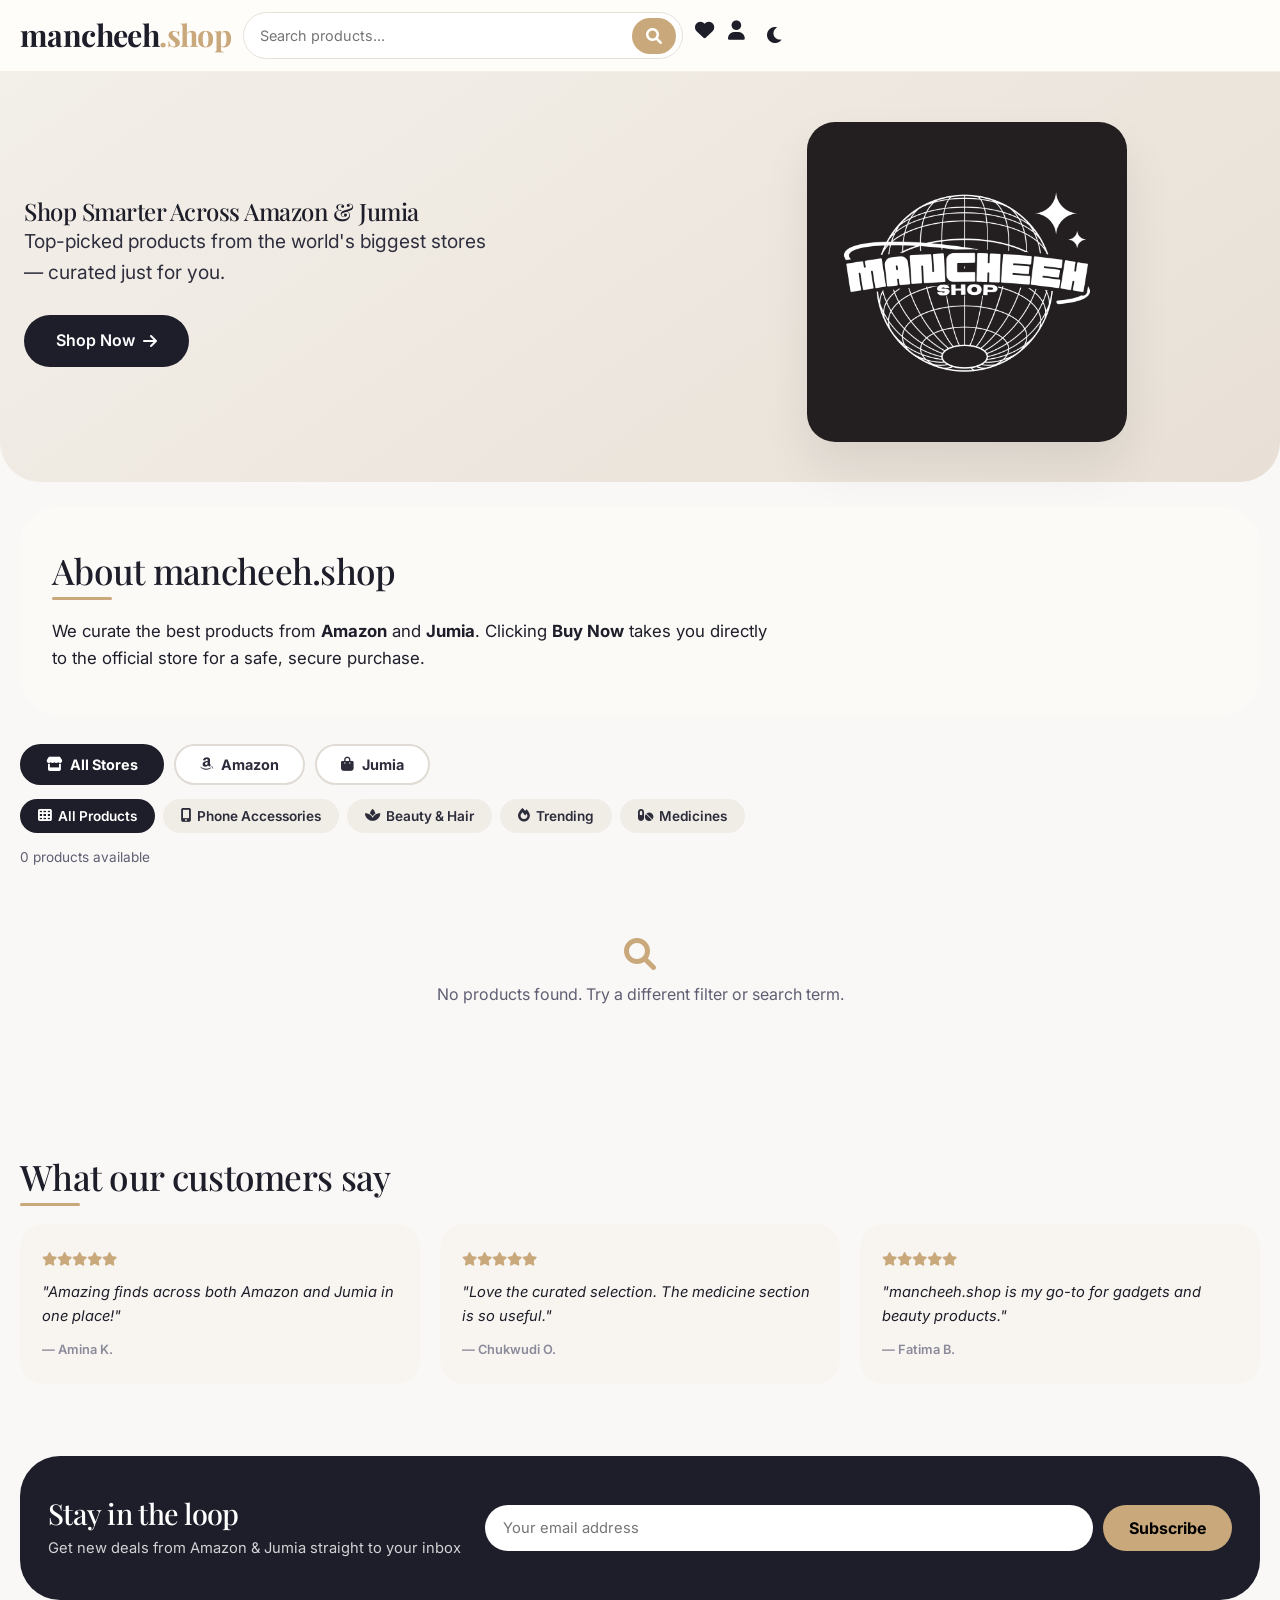
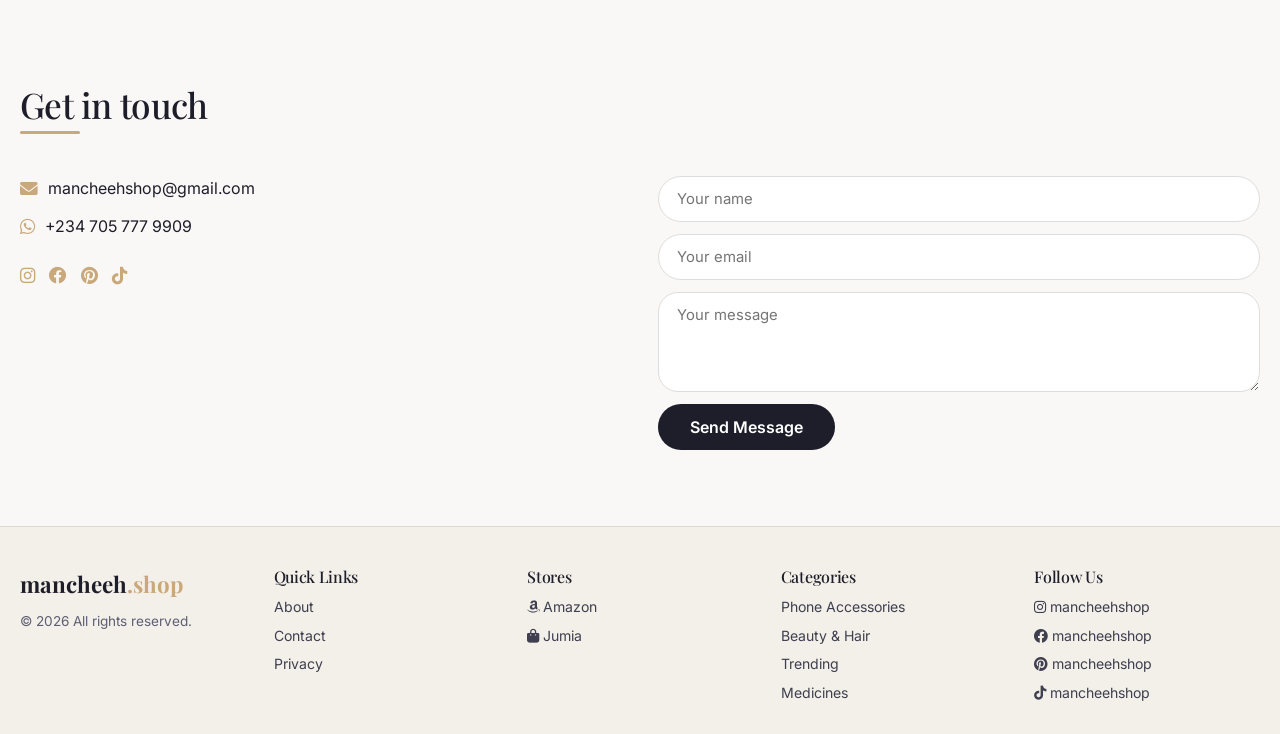
==== index.html @ fd180743 "Enhance SEO and add testimonials section Updated SEO metadata, improved accessibility, and added tes" ====
<!DOCTYPE html>
<html lang="en">
<head>
  <meta charset="UTF-8" />
  <meta name="viewport" content="width=device-width, initial-scale=1.0"/>

  <!-- ===== PRIMARY SEO ===== -->
  <title>Mancheeh Shop | Global Online Shopping</title>
  <meta name="description" content="Shop products from around the world at Mancheeh Shop. Discover quality products, great deals, and convenient online shopping." />
  <meta name="robots" content="index, follow" />
  <link rel="canonical" href="https://mancheehshop.vercel.app/" />

  <!-- ===== FAVICON =====
       Uses your existing logo. If image/logo.png isn't uploaded to your
       repo, browsers will just show a blank/default icon — harmless, but
       upload that file if you want a real favicon. -->
  <link rel="icon" type="image/png" href="image/logo.png" />
  <link rel="apple-touch-icon" href="image/logo.png" />

  <!-- ===== OPEN GRAPH (Facebook, WhatsApp, LinkedIn, etc.) ===== -->
  <meta property="og:site_name" content="Mancheeh Shop" />
  <meta property="og:title" content="Mancheeh Shop | Global Online Shopping" />
  <meta property="og:description" content="Shop products from around the world at Mancheeh Shop. Discover quality products, great deals, and convenient online shopping." />
  <meta property="og:url" content="https://mancheehshop.vercel.app/" />
  <meta property="og:type" content="website" />
  <meta property="og:image" content="https://mancheehshop.vercel.app/image/logo.png" />

  <!-- ===== TWITTER / X ===== -->
  <meta name="twitter:card" content="summary_large_image" />
  <meta name="twitter:title" content="Mancheeh Shop | Global Online Shopping" />
  <meta name="twitter:description" content="Shop products from around the world at Mancheeh Shop. Discover quality products, great deals, and convenient online shopping." />
  <meta name="twitter:image" content="https://mancheehshop.vercel.app/image/logo.png" />

  <!-- ===== STRUCTURED DATA (tells Google the site name / brand) ===== -->
  <script type="application/ld+json">
  {
    "@context": "https://schema.org",
    "@type": "WebSite",
    "name": "Mancheeh Shop",
    "url": "https://mancheehshop.vercel.app/"
  }
  </script>
  <script type="application/ld+json">
  {
    "@context": "https://schema.org",
    "@type": "Organization",
    "name": "Mancheeh Shop",
    "url": "https://mancheehshop.vercel.app/",
    "logo": "https://mancheehshop.vercel.app/image/logo.png",
    "email": "mancheehshop@gmail.com",
    "sameAs": [
      "https://instagram.com/mancheehshop",
      "https://facebook.com/mancheehshop",
      "https://pinterest.com/mancheehshop",
      "https://tiktok.com/mancheehshop"
    ]
  }
  </script>

  <link rel="stylesheet" href="https://cdnjs.cloudflare.com/ajax/libs/font-awesome/6.0.0-beta3/css/all.min.css"/>
  <link rel="preconnect" href="https://fonts.googleapis.com" />
  <link rel="preconnect" href="https://fonts.gstatic.com" crossorigin />
  <link href="https://fonts.googleapis.com/css2?family=Inter:opsz,wght@14..32,300;14..32,400;14..32,600;14..32,700&family=Playfair+Display:ital,wght@0,500;0,700;1,500&display=swap" rel="stylesheet" />
  <link rel="stylesheet" href="style.css" />
  <script>
    // Apply saved theme before paint, so there's no light-mode flash
    (function () {
      const saved = localStorage.getItem('mancheeh-theme');
      const prefersDark = window.matchMedia && window.matchMedia('(prefers-color-scheme: dark)').matches;
      if (saved === 'dark' || (!saved && prefersDark)) document.documentElement.setAttribute('data-theme', 'dark');
    })();
  </script>
</head>
<body>

  <!-- ===== NAVBAR ===== -->
  <nav class="navbar">
    <div class="container nav-wrapper">
      <h1 class="logo">mancheeh<span>.shop</span></h1>
      <div class="search-wrapper">
        <div class="nav-search">
          <input type="text" id="searchInput" placeholder="Search products..." autocomplete="off" />
          <button id="searchBtn" aria-label="Search"><i class="fas fa-search"></i></button>
        </div>
        <div class="suggestions-box" id="suggestionsBox"></div>
      </div>
      <div class="nav-icons">
        <i class="fas fa-heart" aria-label="Wishlist"></i>
        <i class="fas fa-user" aria-label="Account"></i>
        <button class="theme-toggle" id="themeToggle" aria-label="Toggle dark mode"><i class="fas fa-moon"></i></button>
      </div>
    </div>
  </nav>

  <main>

    <!-- ===== HERO ===== -->
    <section class="hero">
      <div class="hero-content">
        <div class="hero-text">
          <h2>Shop Smarter Across Amazon &amp; Jumia</h2>
          <p>Top-picked products from the world's biggest stores — curated just for you.</p>
          <a href="#products" class="btn-primary">
            Shop Now <i class="fas fa-arrow-right"></i>
          </a>
        </div>
        <div class="hero-img">
          <img src="image/logo.png" alt="Mancheeh Shop" fetchpriority="high" />
        </div>
      </div>
    </section>

    <div class="container">

      <!-- ===== ABOUT ===== -->
      <section class="about-section">
        <h2 class="section-title">About mancheeh.shop</h2>
        <p>
          We curate the best products from <strong>Amazon</strong> and <strong>Jumia</strong>.
          Clicking <strong>Buy Now</strong> takes you directly to the official store for a safe, secure purchase.
        </p>
      </section>

      <!-- ===== STORE + CATEGORY FILTERS ===== -->
      <div id="products">

        <!-- Store tabs -->
        <div class="store-tabs">
          <button class="store-btn active" data-store="all">
            <i class="fas fa-store"></i> All Stores
          </button>
          <button class="store-btn amazon" data-store="amazon">
            <i class="fab fa-amazon"></i> Amazon
          </button>
          <button class="store-btn jumia" data-store="jumia">
            <i class="fas fa-shopping-bag"></i> Jumia
          </button>
        </div>

        <!-- Category tabs -->
        <div class="filter-tabs">
          <button class="filter-btn active" data-filter="all">
            <i class="fas fa-th"></i> All Products
          </button>
          <button class="filter-btn" data-filter="phone">
            <i class="fas fa-mobile-alt"></i> Phone Accessories
          </button>
          <button class="filter-btn" data-filter="beauty">
            <i class="fas fa-spa"></i> Beauty &amp; Hair
          </button>
          <button class="filter-btn" data-filter="trending">
            <i class="fas fa-fire"></i> Trending
          </button>
          <button class="filter-btn" data-filter="medicine">
            <i class="fas fa-pills"></i> Medicines
          </button>
        </div>

        <!-- Results info -->
        <div class="results-bar" id="resultsBar"></div>

        <!-- Product grid -->
        <div class="product-grid" id="productGrid"></div>
      </div>

      <!-- ===== TESTIMONIALS ===== -->
      <section class="testimonials">
        <h2 class="section-title">What our customers say</h2>
        <div class="testimonial-grid">
          <div class="testimonial-card">
            <i class="fas fa-star"></i><i class="fas fa-star"></i><i class="fas fa-star"></i><i class="fas fa-star"></i><i class="fas fa-star"></i>
            <p>"Amazing finds across both Amazon and Jumia in one place!"</p>
            <span class="t-author">— Amina K.</span>
          </div>
          <div class="testimonial-card">
            <i class="fas fa-star"></i><i class="fas fa-star"></i><i class="fas fa-star"></i><i class="fas fa-star"></i><i class="fas fa-star"></i>
            <p>"Love the curated selection. The medicine section is so useful."</p>
            <span class="t-author">— Chukwudi O.</span>
          </div>
          <div class="testimonial-card">
            <i class="fas fa-star"></i><i class="fas fa-star"></i><i class="fas fa-star"></i><i class="fas fa-star"></i><i class="fas fa-star"></i>
            <p>"mancheeh.shop is my go-to for gadgets and beauty products."</p>
            <span class="t-author">— Fatima B.</span>
          </div>
        </div>
      </section>

      <!-- ===== NEWSLETTER ===== -->
      <section class="newsletter">
        <div class="newsletter-box">
          <div class="newsletter-text">
            <h3>Stay in the loop</h3>
            <p>Get new deals from Amazon &amp; Jumia straight to your inbox</p>
          </div>
          <div class="newsletter-form">
            <input type="email" placeholder="Your email address" />
            <button type="button">Subscribe</button>
          </div>
        </div>
      </section>

      <!-- ===== CONTACT ===== -->
      <section class="contact-section">
        <h2 class="section-title">Get in touch</h2>
        <div class="contact-grid">
          <div class="contact-info">
            <p><i class="fas fa-envelope"></i>
              <a href="mailto:mancheehshop@gmail.com">mancheehshop@gmail.com</a>
            </p>
            <p><i class="fab fa-whatsapp"></i>
              <a href="https://wa.me/2347057779909" target="_blank" rel="noopener">+234 705 777 9909</a>
            </p>
            <div class="social-icons">
              <a href="https://instagram.com/mancheehshop" target="_blank" rel="noopener" aria-label="Instagram"><i class="fab fa-instagram"></i></a>
              <a href="https://facebook.com/mancheehshop" target="_blank" rel="noopener" aria-label="Facebook"><i class="fab fa-facebook"></i></a>
              <a href="https://pinterest.com/mancheehshop" target="_blank" rel="noopener" aria-label="Pinterest"><i class="fab fa-pinterest"></i></a>
              <a href="https://tiktok.com/mancheehshop" target="_blank" rel="noopener" aria-label="TikTok"><i class="fab fa-tiktok"></i></a>
            </div>
          </div>
          <form class="contact-form" onsubmit="return false;">
            <input type="text" placeholder="Your name" required />
            <input type="email" placeholder="Your email" required />
            <textarea placeholder="Your message" rows="4"></textarea>
            <button type="submit" class="btn-primary" style="align-self:flex-start;">Send Message</button>
          </form>
        </div>
      </section>

    </div>
  </main>

  <!-- ===== FOOTER ===== -->
  <footer class="footer">
    <div class="container footer-grid">
      <div>
        <div class="logo" style="font-size:1.4rem;">mancheeh<span style="color:#c9a87c;">.shop</span></div>
        <p style="margin-top:8px;font-size:0.85rem;color:#5f5f73;">© 2026 All rights reserved.</p>
      </div>
      <div>
        <h4>Quick Links</h4>
        <a href="#">About</a><a href="#">Contact</a><a href="#">Privacy</a>
      </div>
      <div>
        <h4>Stores</h4>
        <a href="#" onclick="filterByStore('amazon')"><i class="fab fa-amazon"></i> Amazon</a>
        <a href="#" onclick="filterByStore('jumia')"><i class="fas fa-shopping-bag"></i> Jumia</a>
      </div>
      <div>
        <h4>Categories</h4>
        <a href="#">Phone Accessories</a>
        <a href="#">Beauty &amp; Hair</a>
        <a href="#">Trending</a>
        <a href="#">Medicines</a>
      </div>
      <div>
        <h4>Follow Us</h4>
        <a href="https://instagram.com/mancheehshop" target="_blank" rel="noopener"><i class="fab fa-instagram"></i> mancheehshop</a>
        <a href="https://facebook.com/mancheehshop" target="_blank" rel="noopener"><i class="fab fa-facebook"></i> mancheehshop</a>
        <a href="https://pinterest.com/mancheehshop" target="_blank" rel="noopener"><i class="fab fa-pinterest"></i> mancheehshop</a>
        <a href="https://tiktok.com/mancheehshop" target="_blank" rel="noopener"><i class="fab fa-tiktok"></i> mancheehshop</a>
      </div>
    </div>
  </footer>

  <!-- back to top -->
  <button class="back-top" id="backTop" aria-label="Back to top"><i class="fas fa-arrow-up"></i></button>

  <!-- ===== MODAL ===== -->
  <div class="modal-overlay" id="modalOverlay" role="dialog" aria-modal="true">
    <div class="modal-box">
      <button class="modal-close" id="modalClose" aria-label="Close"><i class="fas fa-times"></i></button>
      <div class="modal-store-badge" id="modalStoreBadge"></div>
      <div class="modal-img">
        <img id="modalImg" src="" alt="Product" />
        <button type="button" class="modal-nav-btn modal-nav-prev" id="modalPrevBtn" aria-label="Previous photo"><i class="fas fa-chevron-left"></i></button>
        <button type="button" class="modal-nav-btn modal-nav-next" id="modalNextBtn" aria-label="Next photo"><i class="fas fa-chevron-right"></i></button>
      </div>
      <h2 class="modal-title" id="modalTitle"></h2>
      <p class="modal-desc" id="modalDesc"></p>
      <ul class="modal-features" id="modalFeatures"></ul>
      <div class="modal-footer">
        <span class="modal-price" id="modalPrice"></span>
        <a href="#" class="modal-buy-btn" id="modalBuyBtn" target="_blank" rel="noopener noreferrer">
          Buy Now <i class="fas fa-external-link-alt" style="font-size:0.8rem;margin-left:6px;"></i>
        </a>
      </div>
    </div>
  </div>

  <!-- Supabase (products now live in a database; products.js is only used as
       an instant-load placeholder / offline fallback if Supabase isn't configured) -->
  <script src="https://cdn.jsdelivr.net/npm/@supabase/supabase-js@2"></script>
  <script src="supabase-config.js"></script>
  <script src="products-service.js"></script>
  <script src="products.js"></script>
  <script src="main.js"></script>
</body>
</html>
---- style.css ----
/* =====================================================
   mancheeh.shop — style.css  (fully responsive)
   ===================================================== */

/* ---------- reset ---------- */
*, *::before, *::after { margin:0; padding:0; box-sizing:border-box; }
html { font-size:16px; scroll-behavior:smooth; -webkit-text-size-adjust:100%; }
body { font-family:'Inter',sans-serif; background:#faf8f6; color:#1e1e2a; line-height:1.6; overflow-x:hidden; transition:background .25s, color .25s; }
a { text-decoration:none; color:inherit; }
img { max-width:100%; display:block; height:auto; }
input,button,textarea { font-family:inherit; font-size:inherit; }

/* ---------- theme toggle button ---------- */
.theme-toggle { background:transparent; border:none; color:inherit; font-size:1.15rem; cursor:pointer; width:32px; height:32px; border-radius:50%; display:inline-flex; align-items:center; justify-content:center; transition:.2s; }
.theme-toggle:hover { background:rgba(201,168,124,.2); color:#c9a87c; }

/* ---------- container ---------- */
.container { max-width:1280px; margin:0 auto; padding:0 20px; }

/* ---------- typography ---------- */
h1,h2,h3,h4 { font-family:'Playfair Display',serif; font-weight:500; letter-spacing:-0.02em; line-height:1.2; }
.section-title { font-size:clamp(1.5rem,4vw,2.2rem); margin-bottom:1.6rem; position:relative; display:inline-block; }
.section-title::after { content:''; position:absolute; left:0; bottom:-8px; width:60px; height:3px; background:#c9a87c; border-radius:4px; }

/* ---------- buttons ---------- */
.btn-primary { background:#1e1e2a; color:#fff; padding:13px 32px; border-radius:40px; font-weight:600; font-size:1rem; border:none; display:inline-flex; align-items:center; gap:8px; transition:.25s; cursor:pointer; white-space:nowrap; }
.btn-primary:hover { background:#c9a87c; color:#1e1e2a; transform:scale(1.02); box-shadow:0 12px 28px rgba(201,168,124,.25); }

/* ---------- NAVBAR ---------- */
.navbar { position:sticky; top:0; z-index:1000; background:rgba(255,253,250,.93); backdrop-filter:blur(14px); -webkit-backdrop-filter:blur(14px); border-bottom:1px solid rgba(201,168,124,.15); padding:12px 0; }
.nav-wrapper { display:flex; align-items:center; gap:12px; }
.logo { font-family:'Playfair Display',serif; font-size:clamp(1.25rem,4vw,1.9rem); font-weight:700; white-space:nowrap; flex-shrink:0; }
.logo span { color:#c9a87c; }

/* search */
.search-wrapper { flex:1 1 0; min-width:0; position:relative; max-width:440px; }
.nav-search { display:flex; align-items:center; background:#fff; border-radius:60px; padding:4px 6px 4px 16px; border:1px solid #e6e0d8; transition:.2s; }
.nav-search:focus-within { border-color:#c9a87c; box-shadow:0 0 0 3px rgba(201,168,124,.18); }
.nav-search input { border:none; background:transparent; padding:10px 0; width:100%; min-width:0; outline:none; font-size:.9rem; }
.nav-search button { background:#c9a87c; border:none; border-radius:60px; padding:8px 14px; color:#fff; cursor:pointer; flex-shrink:0; transition:background .2s; }
.nav-search button:hover { background:#1e1e2a; }

/* suggestions */
.suggestions-box { position:absolute; top:calc(100% + 8px); left:0; right:0; background:#fff; border-radius:20px; box-shadow:0 20px 40px rgba(0,0,0,.1); border:1px solid #f1ede7; max-height:320px; overflow-y:auto; display:none; z-index:1100; }
.suggestions-box.active { display:block; }
.suggestion-item { padding:10px 16px; display:flex; align-items:center; gap:12px; cursor:pointer; transition:background .15s; border-bottom:1px solid #f5f2ed; }
.suggestion-item:last-child { border-bottom:none; }
.suggestion-item:hover { background:#f8f5f0; }
.suggestion-item img { width:36px; height:36px; border-radius:10px; object-fit:cover; flex-shrink:0; }
.suggestion-info { flex:1; min-width:0; }
.suggestion-name { font-weight:600; font-size:.9rem; white-space:nowrap; overflow:hidden; text-overflow:ellipsis; }
.suggestion-category { font-size:.72rem; color:#8a8a9a; text-transform:uppercase; letter-spacing:.5px; }
.suggestion-price { font-weight:700; font-size:.9rem; flex-shrink:0; }
.suggestion-empty { padding:20px; text-align:center; color:#8a8a9a; }
.suggestion-store-badge { font-size:.68rem; font-weight:700; padding:2px 7px; border-radius:20px; margin-left:4px; }
.badge-amazon { background:#FF9900; color:#000; }
.badge-jumia  { background:#F68B1E; color:#fff; }

.nav-icons { display:flex; gap:14px; font-size:1.2rem; flex-shrink:0; }
.nav-icons i { cursor:pointer; transition:color .2s; }
.nav-icons i:hover { color:#c9a87c; }

/* ---------- STORE TABS ---------- */
.store-tabs { display:flex; flex-wrap:wrap; gap:10px; margin:28px 0 14px; }
.store-btn { display:inline-flex; align-items:center; gap:8px; padding:10px 24px; border-radius:40px; font-weight:700; font-size:.9rem; border:2px solid #e0dbd4; background:#fff; color:#2c2c3a; cursor:pointer; transition:.2s; }
.store-btn:hover, .store-btn.active { border-color:#1e1e2a; background:#1e1e2a; color:#fff; }
.store-btn.amazon.active, .store-btn.amazon:hover { background:#FF9900; border-color:#FF9900; color:#000; }
.store-btn.jumia.active,  .store-btn.jumia:hover  { background:#F68B1E; border-color:#F68B1E; color:#fff; }

/* ---------- CATEGORY FILTER TABS ---------- */
.filter-tabs { display:flex; flex-wrap:wrap; gap:8px; margin-bottom:14px; }
.filter-btn { display:inline-flex; align-items:center; gap:6px; background:#f0ece6; border:none; padding:9px 18px; border-radius:40px; font-weight:600; font-size:.85rem; cursor:pointer; color:#2c2c3a; transition:.2s; white-space:nowrap; }
.filter-btn.active, .filter-btn:hover { background:#1e1e2a; color:#fff; }

/* results bar */
.results-bar { font-size:.85rem; color:#5f5f73; margin-bottom:10px; min-height:20px; }

/* ---------- HERO ---------- */
.hero { padding:50px 24px 40px; background:linear-gradient(145deg,#f3efe9 0%,#e8e0d6 100%); border-radius:0 0 40px 40px; margin-bottom:24px; }
.hero-content { display:flex; flex-wrap:wrap; align-items:center; gap:36px; max-width:1240px; margin:0 auto; }
.hero-text { flex:1 1 280px; }
.hero-text h1 { font-size:clamp(1.8rem,5vw,3.2rem); font-weight:700; margin-bottom:16px; }
.hero-text p  { font-size:clamp(.95rem,2.5vw,1.2rem); color:#2e2e3e; margin-bottom:28px; max-width:480px; }
.hero-img { flex:1 1 240px; display:flex; justify-content:center; }
.hero-img img { width:100%; max-width:320px; border-radius:28px; box-shadow:0 24px 48px rgba(0,0,0,.08); }

/* store pill badges on hero */
.hero-stores { display:flex; gap:12px; margin-bottom:20px; flex-wrap:wrap; }
.hero-store-pill { display:inline-flex; align-items:center; gap:6px; padding:6px 16px; border-radius:40px; font-weight:700; font-size:.85rem; }
.pill-amazon { background:#FF9900; color:#000; }
.pill-jumia  { background:#F68B1E; color:#fff; }

/* ---------- PRODUCT GRID ---------- */
.product-grid { display:grid; grid-template-columns:repeat(auto-fit,minmax(220px,1fr)); gap:24px; margin:10px 0 40px; }
.product-card { background:#fff; border-radius:22px; padding:15px 13px 17px; transition:.3s cubic-bezier(.15,.75,.4,1); box-shadow:0 4px 18px rgba(0,0,0,.03); border:1px solid #f1ede7; display:flex; flex-direction:column; height:100%; position:relative; }
.product-card:hover { transform:translateY(-6px); box-shadow:0 18px 36px rgba(0,0,0,.06); border-color:#dccfc0; }

/* store ribbon */
.store-ribbon { position:absolute; top:12px; left:12px; font-size:.68rem; font-weight:700; padding:3px 10px; border-radius:20px; z-index:1; }
.ribbon-amazon { background:#FF9900; color:#000; }
.ribbon-jumia  { background:#F68B1E; color:#fff; }

.product-img { background:#f6f2ec; border-radius:18px; margin-bottom:12px; aspect-ratio:1/1; display:flex; align-items:center; justify-content:center; cursor:pointer; overflow:hidden; margin-top:18px; }
.product-img img { width:100%; height:100%; object-fit:cover; transition:transform .32s; }
.product-card:hover .product-img img { transform:scale(2.01); }
.product-title { font-weight:700; font-size:.98rem; margin-bottom:3px; }
.product-desc  { font-size:.82rem; color:#5f5f73; margin-bottom:6px; display:-webkit-box; -webkit-line-clamp:2; -webkit-box-orient:vertical; overflow:hidden; flex:1; }
.product-price { font-weight:700; font-size:1.1rem; margin:8px 0 12px; }
.buy-btn { background:#1e1e2a; color:#fff; padding:10px 8px; border-radius:60px; text-align:center; font-weight:600; font-size:.88rem; border:none; cursor:pointer; transition:background .2s,color .2s; width:100%; display:block; }
.buy-btn:hover { background:#c9a87c; color:#111; }
.buy-btn.amazon-btn:hover { background:#FF9900; color:#000; }
.buy-btn.jumia-btn:hover  { background:#F68B1E; color:#fff; }

/* ---------- ABOUT ---------- */
.about-section { background:#fcfaf7; border-radius:40px; margin:24px 0; padding:44px 32px; }
.about-section p { max-width:720px; font-size:1.05rem; }

/* store icons row */
.store-logos { display:flex; gap:20px; margin-top:20px; flex-wrap:wrap; }
.store-logo-pill { display:inline-flex; align-items:center; gap:8px; padding:10px 22px; border-radius:40px; font-weight:700; font-size:1rem; }

/* ---------- TESTIMONIALS ---------- */
.testimonials { padding:48px 0 36px; }
.testimonial-grid { display:grid; grid-template-columns:repeat(auto-fit,minmax(180px,1fr)); gap:20px; }
.testimonial-card { background:#f8f5f0; padding:22px; border-radius:24px; }
.testimonial-card i { color:#c9a87c; font-size:.85rem; }
.testimonial-card p { font-style:italic; margin:10px 0 8px; font-size:.92rem; line-height:1.6; }
.t-author { font-size:.8rem; color:#8a8a9a; font-weight:600; }

/* ---------- NEWSLETTER ---------- */
.newsletter { padding:36px 0; }
.newsletter-box { background:#1e1e2a; color:#fff; padding:40px 28px; border-radius:40px; display:flex; flex-wrap:wrap; align-items:center; justify-content:space-between; gap:24px; }
.newsletter-text h3 { font-size:clamp(1.2rem,3vw,1.8rem); margin-bottom:6px; }
.newsletter-text p  { opacity:.8; font-size:.92rem; }
.newsletter-form { display:flex; flex-wrap:wrap; gap:10px; flex:1 1 280px; min-width:0; }
.newsletter-form input  { padding:13px 18px; border-radius:60px; border:none; flex:1 1 160px; min-width:0; font-size:.92rem; outline:none; }
.newsletter-form button { background:#c9a87c; border:none; padding:13px 26px; border-radius:60px; font-weight:700; cursor:pointer; white-space:nowrap; transition:background .2s; }
.newsletter-form button:hover { background:#b8935f; }

/* ---------- CONTACT ---------- */
.contact-section { padding:48px 0 36px; }
.contact-grid { display:grid; grid-template-columns:1fr 1fr; gap:36px; margin-top:24px; }
.contact-info p { margin-bottom:12px; display:flex; align-items:center; gap:10px; }
.contact-info i { color:#c9a87c; font-size:1.1rem; flex-shrink:0; }
.social-icons { margin-top:16px; display:flex; flex-wrap:wrap; gap:14px; }
.social-icons a { font-size:1.5rem; color:#2c2c3a; transition:color .2s; }
.social-icons a:hover { color:#c9a87c; }
.contact-form { display:flex; flex-direction:column; gap:12px; }
.contact-form input, .contact-form textarea { padding:13px 18px; border:1px solid #ddd; border-radius:60px; font-size:.93rem; width:100%; outline:none; transition:border-color .2s; background:#fff; }
.contact-form textarea { border-radius:20px; resize:vertical; min-height:100px; }
.contact-form input:focus, .contact-form textarea:focus { border-color:#c9a87c; box-shadow:0 0 0 3px rgba(201,168,124,.15); }

/* ---------- FOOTER ---------- */
.footer { background:#f3efe9; padding:40px 0 24px; border-top:1px solid #ddd6cc; margin-top:40px; }
.footer-grid { display:grid; grid-template-columns:repeat(auto-fit,minmax(130px,1fr)); gap:28px; }
.footer h4 { margin-bottom:10px; font-size:1rem; }
.footer a  { display:block; margin:6px 0; color:#3f3f4f; font-size:.88rem; transition:color .2s; }
.footer a:hover { color:#c9a87c; }

/* ---------- MODAL ---------- */
.modal-overlay { position:fixed; inset:0; background:rgba(0,0,0,.55); backdrop-filter:blur(6px); -webkit-backdrop-filter:blur(6px); z-index:2000; display:none; align-items:center; justify-content:center; padding:16px; }
.modal-overlay.open { display:flex; }
.modal-box { background:#fff; max-width:640px; width:100%; border-radius:32px; padding:24px 22px 32px; position:relative; max-height:88vh; overflow-y:auto; animation:modalFade .28s ease; }
@keyframes modalFade { from{opacity:0;transform:scale(.95) translateY(16px)} to{opacity:1;transform:scale(1) translateY(0)} }
.modal-close { position:sticky; top:0; float:right; background:#f0ece6; border:none; border-radius:60px; padding:7px 14px; font-size:1.1rem; cursor:pointer; z-index:10; transition:background .2s; }
.modal-close:hover { background:#e0d9d0; }
.modal-store-badge { display:inline-block; margin-bottom:6px; font-size:.8rem; font-weight:700; padding:4px 14px; border-radius:20px; clear:both; }
.modal-img { background:#f6f2ec; border-radius:24px; padding:18px; text-align:center; position:relative; }
.modal-img img { max-height:180px; object-fit:contain; margin:0 auto; }
.modal-nav-btn { position:absolute; top:50%; transform:translateY(-50%); width:34px; height:34px; border-radius:50%; background:rgba(255,255,255,.9); border:none; color:#1e1e2a; cursor:pointer; display:flex; align-items:center; justify-content:center; box-shadow:0 2px 8px rgba(0,0,0,.15); transition:.15s; z-index:2; }
.modal-nav-btn:hover { background:#c9a87c; color:#111; }
.modal-nav-prev { left:8px; }
.modal-nav-next { right:8px; }
.modal-nav-btn.hidden { display:none; }
.modal-title { margin:14px 0 4px; font-size:clamp(1.1rem,3vw,1.5rem); }
.modal-desc { color:#3f3f4f; font-size:.93rem; }
.modal-features { list-style:none; margin:14px 0; }
.modal-features li { padding:4px 0; font-size:.9rem; }
.modal-features i { color:#c9a87c; margin-right:8px; }
.modal-footer { display:flex; justify-content:space-between; align-items:center; margin-top:18px; flex-wrap:wrap; gap:12px; }
.modal-price { font-weight:700; font-size:1.35rem; }
.modal-buy-btn { background:#1e1e2a; color:#fff; padding:12px 28px; border-radius:60px; font-weight:600; font-size:.93rem; border:none; cursor:pointer; transition:.2s; white-space:nowrap; display:inline-flex; align-items:center; }
.modal-buy-btn:hover { background:#c9a87c; color:#111; }
.modal-buy-btn.amazon-modal-btn:hover { background:#FF9900; color:#000; }
.modal-buy-btn.jumia-modal-btn:hover  { background:#F68B1E; color:#fff; }

/* ---------- BACK TO TOP ---------- */
.back-top { position:fixed; bottom:20px; right:20px; background:#1e1e2a; color:#fff; border:none; border-radius:50%; width:44px; height:44px; font-size:1rem; cursor:pointer; box-shadow:0 6px 20px rgba(0,0,0,.14); opacity:0; transform:translateY(10px); transition:opacity .3s,transform .3s; pointer-events:none; display:flex; align-items:center; justify-content:center; z-index:900; }
.back-top.visible { opacity:1; transform:translateY(0); pointer-events:auto; }

/* =====================================================
   RESPONSIVE
   ===================================================== */

/* ── Ultra-wide desktop: cap card width so cards stay a premium, consistent
   size instead of stretching huge — column count still auto-adjusts,
   never a fixed number ── */
@media (min-width:1600px) {
  .product-grid { grid-template-columns:repeat(auto-fit,minmax(240px,280px)); gap:30px; justify-content:center; }
}

@media (max-width:900px) {
  .hero { padding:40px 20px 32px; }
  .contact-grid { gap:24px; }
}

/* ── Tablet: fluid grid with a smaller minimum tile so more, slightly
   narrower cards fit without overcrowding (typically 3–4 columns) ── */
@media (max-width:1024px) {
  .product-grid { grid-template-columns:repeat(auto-fit,minmax(190px,1fr)); gap:20px; }
}

@media (max-width:768px) {
  .hero-content { flex-direction:column-reverse; }
  .hero-img { flex:0 0 auto; margin-bottom:8px; }
  .hero-img img { max-width:160px; }
  .hero-text { flex:1 1 100%; text-align:center; }
  .hero-text p { margin:0 auto 28px; }
  .hero-text .btn-primary { margin:0 auto; }
  .contact-grid { grid-template-columns:1fr; }
  .about-section { padding:32px 20px; border-radius:28px; }
  .newsletter-box { flex-direction:column; align-items:stretch; }
  .newsletter-form { flex-direction:column; }
  .newsletter-form input, .newsletter-form button { width:100%; }
  .modal-box { border-radius:24px; padding:20px 16px 28px; }
  /* smaller tablets: tighten the fluid grid a bit further */
  .product-grid { grid-template-columns:repeat(auto-fit,minmax(170px,1fr)); gap:16px; }
}

/* ── Mobile: exactly 2 columns, always — card width, image, padding, and
   text all scale down to fit cleanly, never dropping to a single column ── */
@media (max-width:600px) {
  .container { padding:0 14px; }
  .nav-wrapper { flex-wrap:wrap; }
  .search-wrapper { order:3; flex:1 1 100%; max-width:100%; }
  .store-tabs { gap:8px; }
  .store-btn { padding:8px 16px; font-size:.82rem; }
  .filter-tabs { gap:6px; }
  .filter-btn { padding:8px 12px; font-size:.78rem; }

  .product-grid { grid-template-columns:repeat(2,1fr); gap:10px; }
  .product-card { padding:10px 8px 12px; border-radius:16px; }
  .product-img { border-radius:12px; margin-top:0; }
  .product-title { font-size:.82rem; line-height:1.3; margin-bottom:2px; }
  .product-desc { font-size:.72rem; -webkit-line-clamp:2; margin-bottom:4px; }
  .product-price { font-size:.92rem; margin:4px 0 8px; }
  .buy-btn { font-size:.74rem; padding:9px 4px; border-radius:40px; }

  .testimonial-grid { grid-template-columns:1fr; }
  .footer-grid { grid-template-columns:1fr 1fr; gap:18px; }
  .back-top { bottom:14px; right:14px; width:40px; height:40px; }
}
@media (max-width:400px) {
  .logo { font-size:1.2rem; }
  .hero { padding:26px 12px 22px; border-radius:0 0 24px 24px; }
  .product-grid { gap:8px; }
  .product-card { padding:8px 6px 10px; }
  .product-title { font-size:.76rem; }
  .product-desc { font-size:.68rem; }
  .product-price { font-size:.86rem; }
  .buy-btn { font-size:.68rem; padding:8px 3px; }
  .newsletter-box { padding:26px 14px; border-radius:24px; }
  .modal-box { padding:14px 11px 22px; border-radius:20px; }
  .modal-price { font-size:1.1rem; }
  .modal-buy-btn { padding:10px 20px; font-size:.85rem; }
}
/* ── Smallest phones (iPhone SE etc.): still exactly 2 columns, just
   tighter — no collapse to a single column ── */
@media (max-width:340px) {
  .product-grid { gap:6px; }
  .product-card { padding:7px 5px 9px; border-radius:13px; }
  .product-title { font-size:.72rem; }
  .product-desc { font-size:.65rem; -webkit-line-clamp:1; }
  .product-price { font-size:.8rem; margin:3px 0 6px; }
  .buy-btn { font-size:.66rem; padding:7px 2px; }
  .store-btn { padding:7px 12px; font-size:.78rem; }
}

/* =====================================================
   DARK MODE
   ===================================================== */
html[data-theme="dark"] body { background:#14141c; color:#f2f0eb; }
html[data-theme="dark"] .navbar { background:rgba(20,20,28,.9); border-bottom-color:rgba(201,168,124,.2); }
html[data-theme="dark"] .nav-search { background:#1e1e29; border-color:#33333f; }
html[data-theme="dark"] .nav-search input { color:#f2f0eb; }
html[data-theme="dark"] .nav-search input::placeholder { color:#8a8a9a; }
html[data-theme="dark"] .suggestions-box { background:#1e1e29; border-color:#33333f; box-shadow:0 20px 40px rgba(0,0,0,.4); }
html[data-theme="dark"] .suggestion-item { border-bottom-color:#2a2a37; }
html[data-theme="dark"] .suggestion-item:hover { background:#262632; }
html[data-theme="dark"] .suggestion-empty { color:#a8a8b8; }
html[data-theme="dark"] .nav-icons i { color:#f2f0eb; }

html[data-theme="dark"] .hero { background:linear-gradient(145deg,#1e1e29 0%,#14141c 100%); }
html[data-theme="dark"] .hero-text p { color:#c9c7d4; }
html[data-theme="dark"] .btn-primary { background:#f2f0eb; color:#14141c; }
html[data-theme="dark"] .btn-primary:hover { background:#d9bd94; color:#14141c; }

html[data-theme="dark"] .about-section { background:#1a1a24; }
html[data-theme="dark"] .results-bar { color:#a8a8b8; }

html[data-theme="dark"] .store-btn { background:#1e1e29; border-color:#33333f; color:#f2f0eb; }
html[data-theme="dark"] .store-btn:hover, html[data-theme="dark"] .store-btn.active { background:#f2f0eb; color:#14141c; border-color:#f2f0eb; }
html[data-theme="dark"] .filter-btn { background:#1e1e29; color:#f2f0eb; }
html[data-theme="dark"] .filter-btn.active, html[data-theme="dark"] .filter-btn:hover { background:#f2f0eb; color:#14141c; }

html[data-theme="dark"] .product-card { background:#1e1e29; border-color:#2a2a37; box-shadow:0 4px 18px rgba(0,0,0,.2); }
html[data-theme="dark"] .product-card:hover { border-color:#3d3d4d; box-shadow:0 18px 36px rgba(0,0,0,.35); }
html[data-theme="dark"] .product-img { background:#262632; }
html[data-theme="dark"] .product-desc { color:#a8a8b8; }
html[data-theme="dark"] .buy-btn { background:#f2f0eb; color:#14141c; }
html[data-theme="dark"] .buy-btn:hover { color:#14141c; }

html[data-theme="dark"] .testimonial-card { background:#1e1e29; }
html[data-theme="dark"] .t-author { color:#a8a8b8; }

html[data-theme="dark"] .newsletter-box { background:#1e1e29; }
html[data-theme="dark"] .newsletter-form input { background:#262632; color:#f2f0eb; }
html[data-theme="dark"] .newsletter-form input::placeholder { color:#8a8a9a; }

html[data-theme="dark"] .contact-info i { color:#d9bd94; }
html[data-theme="dark"] .social-icons a { color:#f2f0eb; }
html[data-theme="dark"] .contact-form input, html[data-theme="dark"] .contact-form textarea { background:#1e1e29; border-color:#33333f; color:#f2f0eb; }
html[data-theme="dark"] .contact-form input::placeholder, html[data-theme="dark"] .contact-form textarea::placeholder { color:#8a8a9a; }

html[data-theme="dark"] .footer { background:#1a1a24; border-top-color:#2a2a37; }
html[data-theme="dark"] .footer a { color:#c9c7d4; }

html[data-theme="dark"] .modal-box { background:#1e1e29; color:#f2f0eb; }
html[data-theme="dark"] .modal-close { background:#262632; color:#f2f0eb; }
html[data-theme="dark"] .modal-img { background:#262632; }
html[data-theme="dark"] .modal-desc { color:#c9c7d4; }
html[data-theme="dark"] .modal-buy-btn { background:#f2f0eb; color:#14141c; }

html[data-theme="dark"] .back-top { background:#f2f0eb; color:#14141c; }
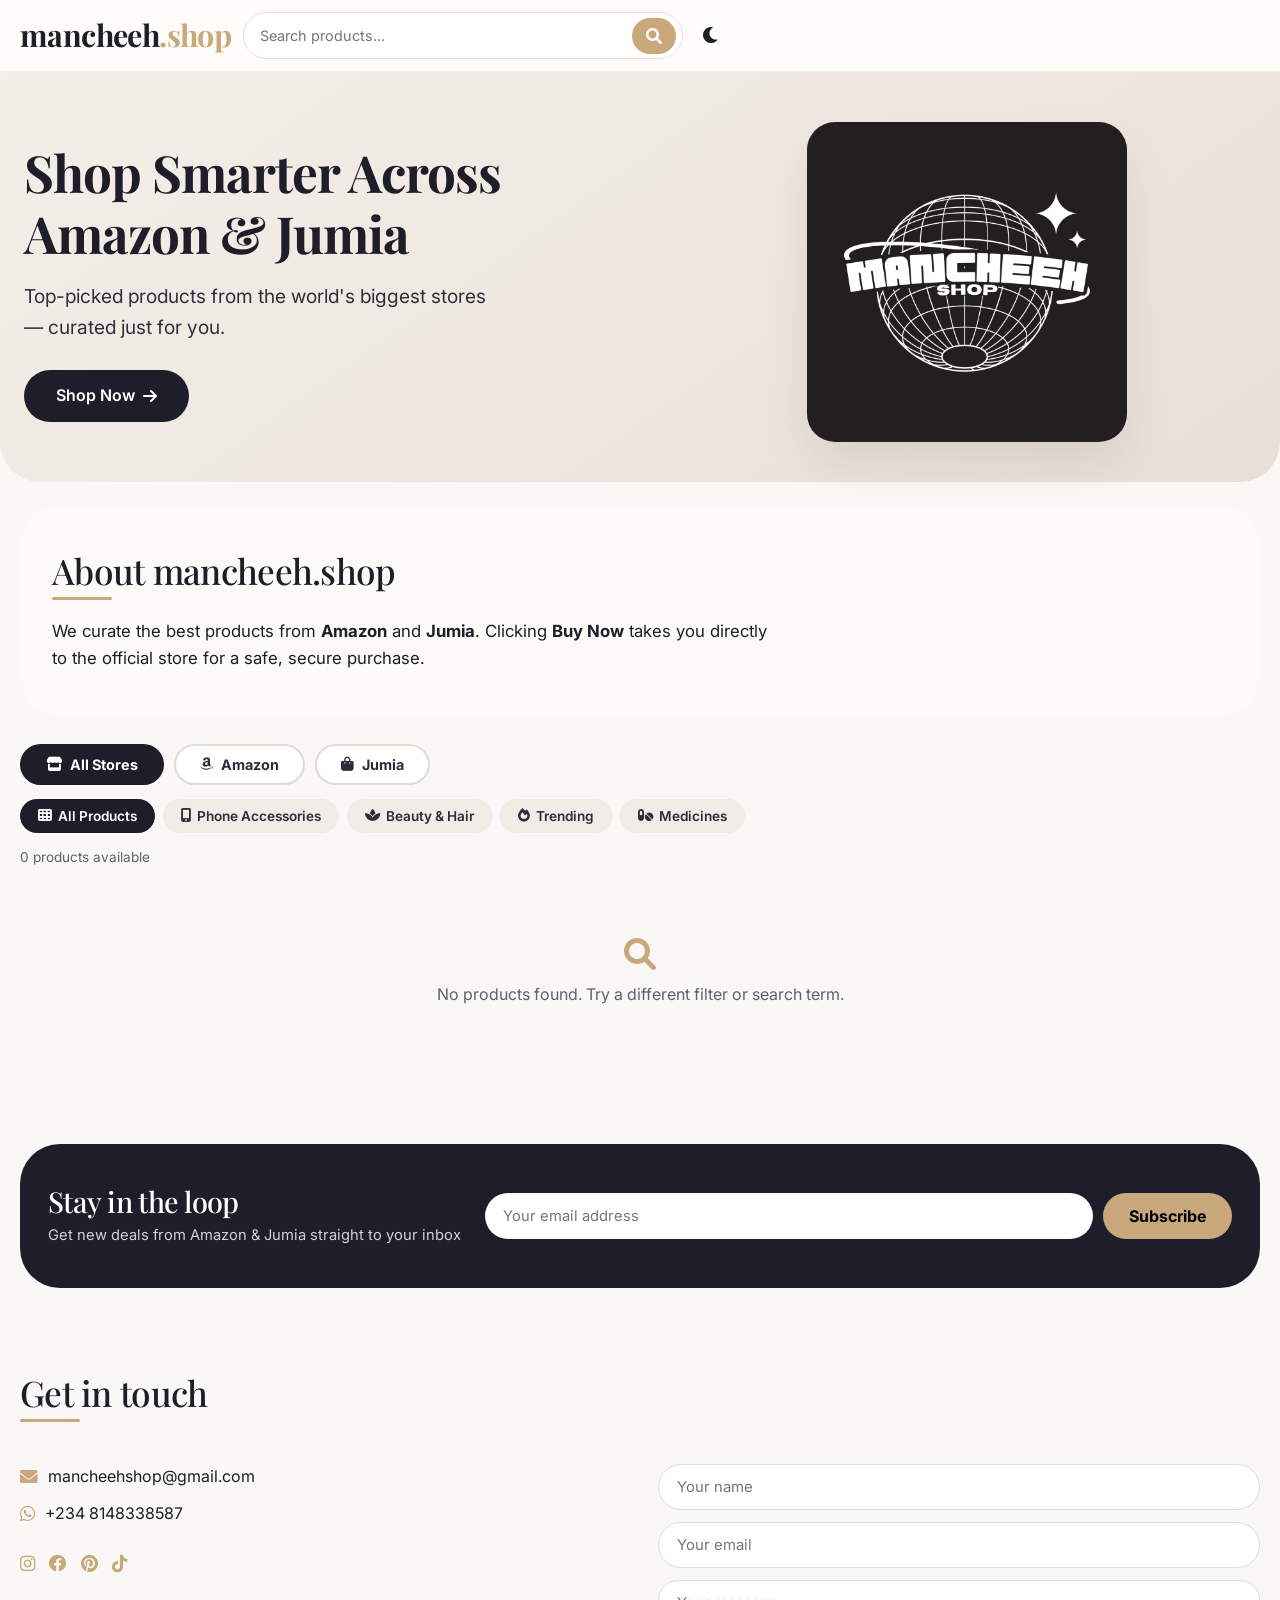
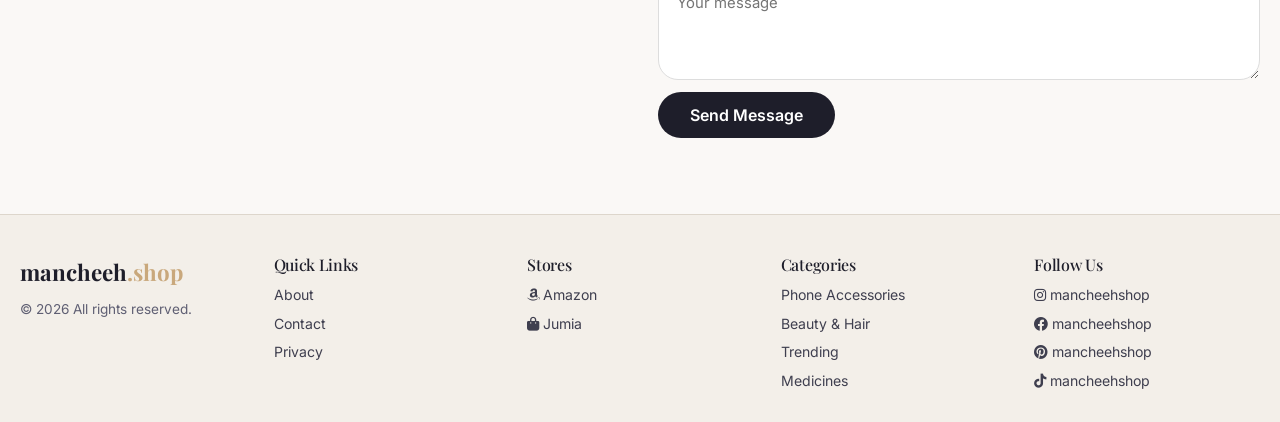
==== commit 9f2685de: "Remove testimonials and update contact information Removed testimonials section and updated WhatsApp" ====
--- a/index.html
+++ b/index.html
@@ -85,8 +85,6 @@
         <div class="suggestions-box" id="suggestionsBox"></div>
       </div>
       <div class="nav-icons">
-        <i class="fas fa-heart" aria-label="Wishlist"></i>
-        <i class="fas fa-user" aria-label="Account"></i>
         <button class="theme-toggle" id="themeToggle" aria-label="Toggle dark mode"><i class="fas fa-moon"></i></button>
       </div>
     </div>
@@ -163,27 +161,7 @@
         <div class="product-grid" id="productGrid"></div>
       </div>
 
-      <!-- ===== TESTIMONIALS ===== -->
-      <section class="testimonials">
-        <h2 class="section-title">What our customers say</h2>
-        <div class="testimonial-grid">
-          <div class="testimonial-card">
-            <i class="fas fa-star"></i><i class="fas fa-star"></i><i class="fas fa-star"></i><i class="fas fa-star"></i><i class="fas fa-star"></i>
-            <p>"Amazing finds across both Amazon and Jumia in one place!"</p>
-            <span class="t-author">— Amina K.</span>
-          </div>
-          <div class="testimonial-card">
-            <i class="fas fa-star"></i><i class="fas fa-star"></i><i class="fas fa-star"></i><i class="fas fa-star"></i><i class="fas fa-star"></i>
-            <p>"Love the curated selection. The medicine section is so useful."</p>
-            <span class="t-author">— Chukwudi O.</span>
-          </div>
-          <div class="testimonial-card">
-            <i class="fas fa-star"></i><i class="fas fa-star"></i><i class="fas fa-star"></i><i class="fas fa-star"></i><i class="fas fa-star"></i>
-            <p>"mancheeh.shop is my go-to for gadgets and beauty products."</p>
-            <span class="t-author">— Fatima B.</span>
-          </div>
-        </div>
-      </section>
+     
 
       <!-- ===== NEWSLETTER ===== -->
       <section class="newsletter">
@@ -208,7 +186,7 @@
               <a href="mailto:mancheehshop@gmail.com">mancheehshop@gmail.com</a>
             </p>
             <p><i class="fab fa-whatsapp"></i>
-              <a href="https://wa.me/2347057779909" target="_blank" rel="noopener">+234 705 777 9909</a>
+              <a href="https://wa.me/2348148338587" target="_blank" rel="noopener">+234 8148338587</a>
             </p>
             <div class="social-icons">
               <a href="https://instagram.com/mancheehshop" target="_blank" rel="noopener" aria-label="Instagram"><i class="fab fa-instagram"></i></a>
--- a/style.css
+++ b/style.css
@@ -79,7 +79,7 @@
 .hero { padding:50px 24px 40px; background:linear-gradient(145deg,#f3efe9 0%,#e8e0d6 100%); border-radius:0 0 40px 40px; margin-bottom:24px; }
 .hero-content { display:flex; flex-wrap:wrap; align-items:center; gap:36px; max-width:1240px; margin:0 auto; }
 .hero-text { flex:1 1 280px; }
-.hero-text h1 { font-size:clamp(1.8rem,5vw,3.2rem); font-weight:700; margin-bottom:16px; }
+.hero-text h2 { font-size:clamp(1.8rem,5vw,3.2rem); font-weight:700; margin-bottom:16px; }
 .hero-text p  { font-size:clamp(.95rem,2.5vw,1.2rem); color:#2e2e3e; margin-bottom:28px; max-width:480px; }
 .hero-img { flex:1 1 240px; display:flex; justify-content:center; }
 .hero-img img { width:100%; max-width:320px; border-radius:28px; box-shadow:0 24px 48px rgba(0,0,0,.08); }
@@ -101,8 +101,8 @@
 .ribbon-jumia  { background:#F68B1E; color:#fff; }
 
 .product-img { background:#f6f2ec; border-radius:18px; margin-bottom:12px; aspect-ratio:1/1; display:flex; align-items:center; justify-content:center; cursor:pointer; overflow:hidden; margin-top:18px; }
-.product-img img { width:100%; height:100%; object-fit:cover; transition:transform .32s; }
-.product-card:hover .product-img img { transform:scale(2.01); }
+.product-img img { width:100%; height:100%; object-fit:cover; transition:transform .25s; }
+.product-card:hover .product-img img { transform:scale(1.06); }
 .product-title { font-weight:700; font-size:.98rem; margin-bottom:3px; }
 .product-desc  { font-size:.82rem; color:#5f5f73; margin-bottom:6px; display:-webkit-box; -webkit-line-clamp:2; -webkit-box-orient:vertical; overflow:hidden; flex:1; }
 .product-price { font-weight:700; font-size:1.1rem; margin:8px 0 12px; }
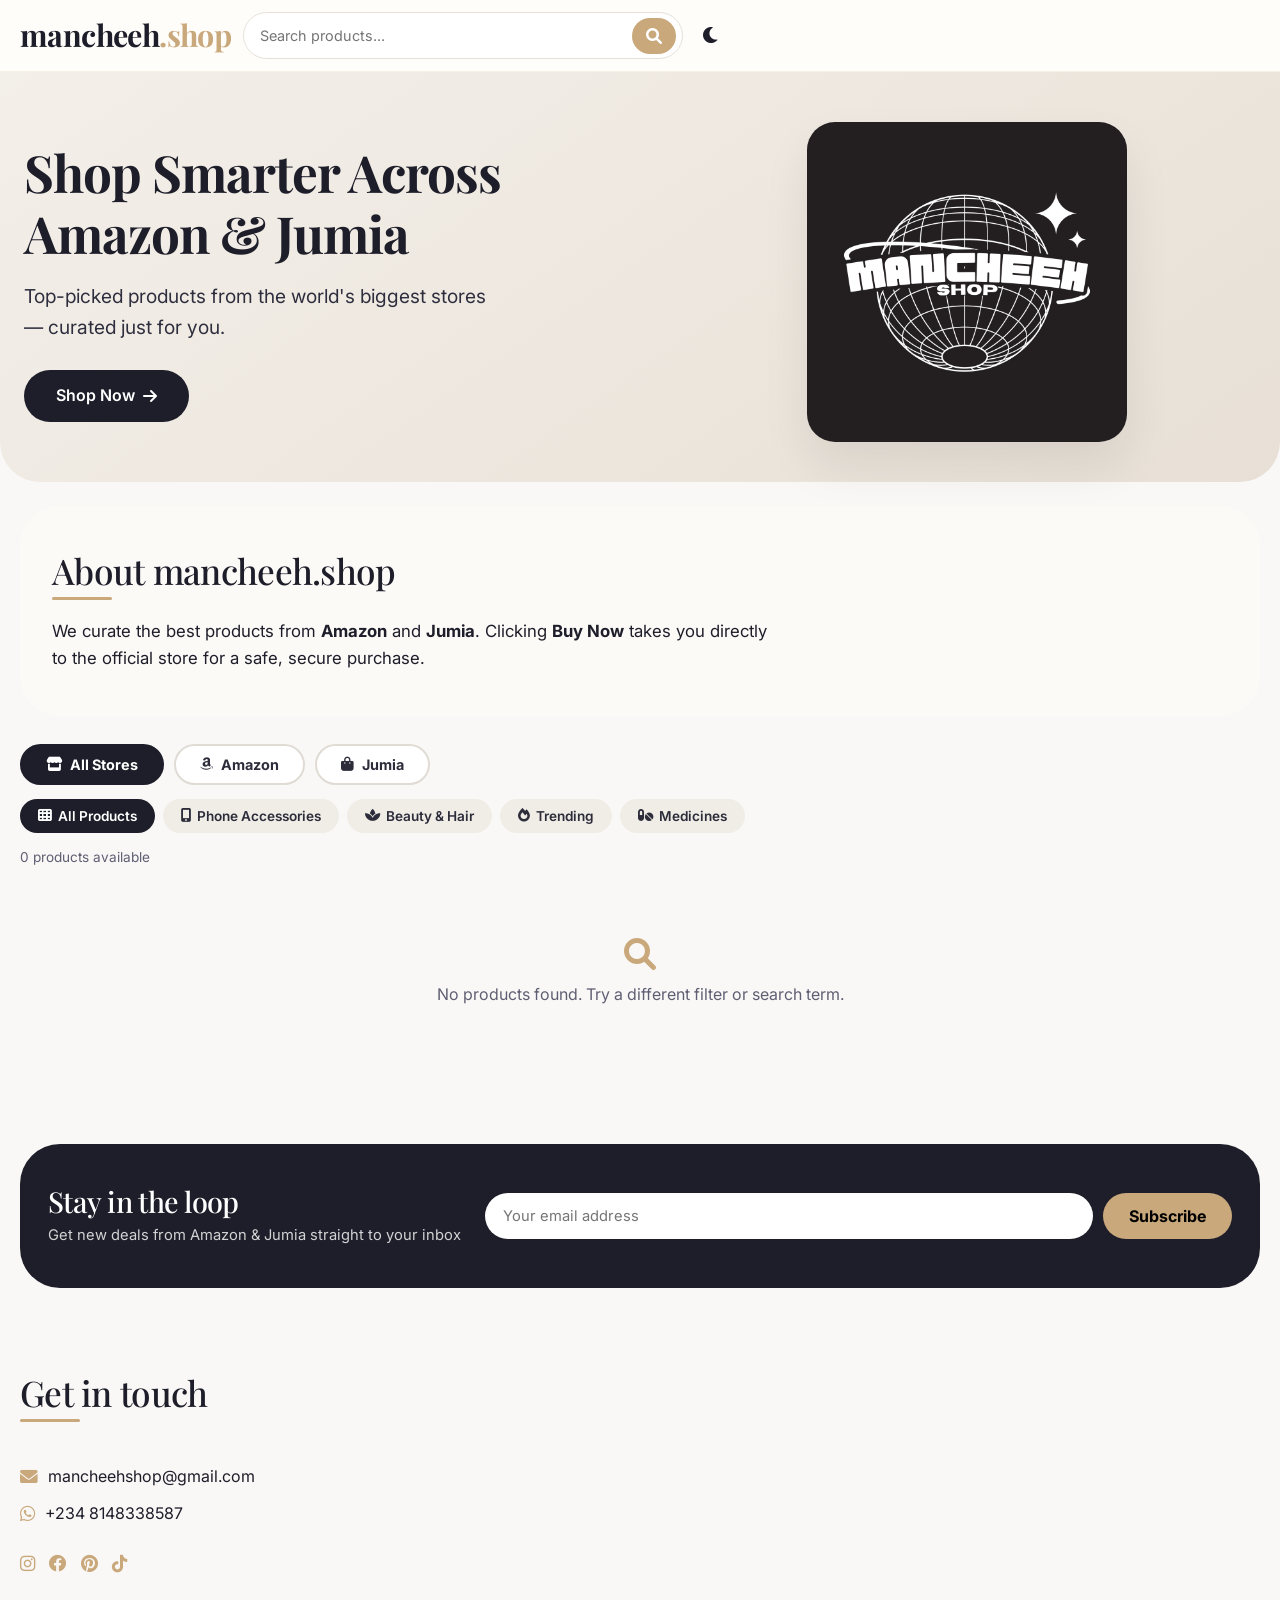
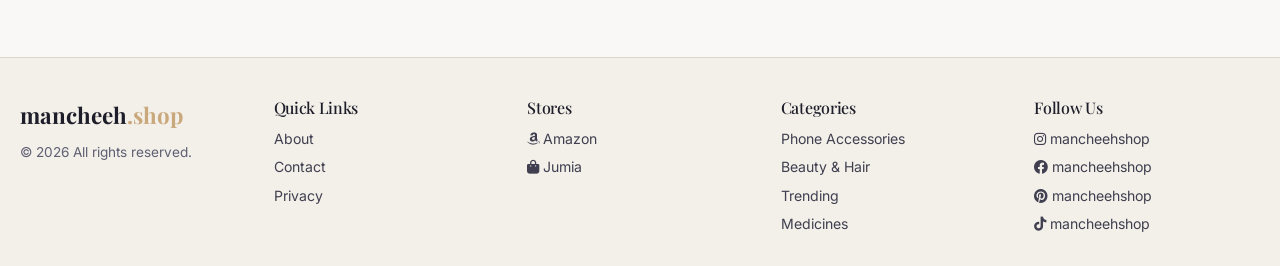
==== commit 3e90dcb7: "Remove contact form from index.html Removed contact form from the index.html file." ====
--- a/index.html
+++ b/index.html
@@ -195,12 +195,7 @@
               <a href="https://tiktok.com/mancheehshop" target="_blank" rel="noopener" aria-label="TikTok"><i class="fab fa-tiktok"></i></a>
             </div>
           </div>
-          <form class="contact-form" onsubmit="return false;">
-            <input type="text" placeholder="Your name" required />
-            <input type="email" placeholder="Your email" required />
-            <textarea placeholder="Your message" rows="4"></textarea>
-            <button type="submit" class="btn-primary" style="align-self:flex-start;">Send Message</button>
-          </form>
+         
         </div>
       </section>
 
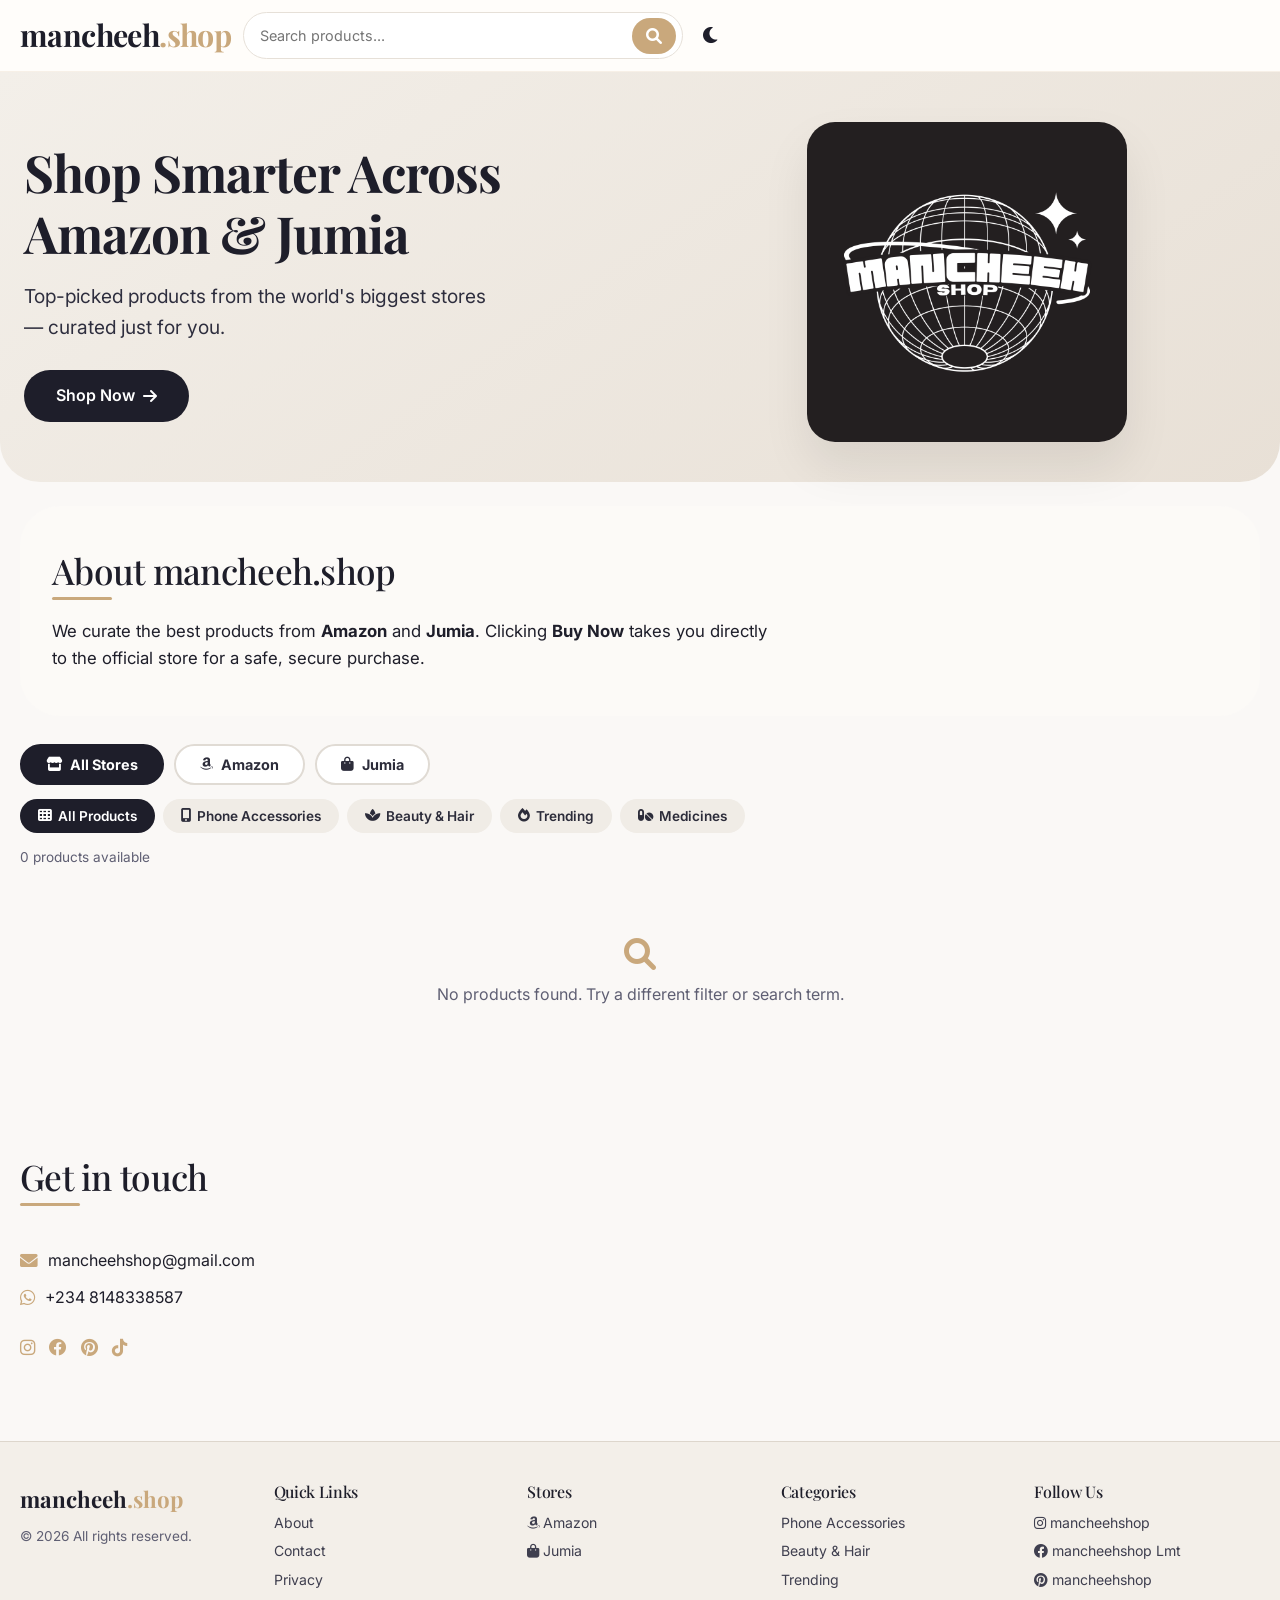
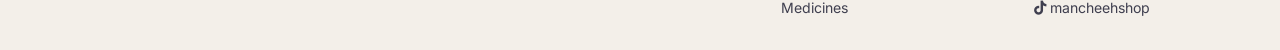
==== commit 67f1ac3d: "Remove newsletter section and update Facebook links Removed the newsletter section and updated Faceb" ====
--- a/index.html
+++ b/index.html
@@ -161,21 +161,6 @@
         <div class="product-grid" id="productGrid"></div>
       </div>
 
-     
-
-      <!-- ===== NEWSLETTER ===== -->
-      <section class="newsletter">
-        <div class="newsletter-box">
-          <div class="newsletter-text">
-            <h3>Stay in the loop</h3>
-            <p>Get new deals from Amazon &amp; Jumia straight to your inbox</p>
-          </div>
-          <div class="newsletter-form">
-            <input type="email" placeholder="Your email address" />
-            <button type="button">Subscribe</button>
-          </div>
-        </div>
-      </section>
 
       <!-- ===== CONTACT ===== -->
       <section class="contact-section">
@@ -190,7 +175,7 @@
             </p>
             <div class="social-icons">
               <a href="https://instagram.com/mancheehshop" target="_blank" rel="noopener" aria-label="Instagram"><i class="fab fa-instagram"></i></a>
-              <a href="https://facebook.com/mancheehshop" target="_blank" rel="noopener" aria-label="Facebook"><i class="fab fa-facebook"></i></a>
+              <a href="https://facebook.com/mancheehshop Lmt" target="_blank" rel="noopener" aria-label="Facebook"><i class="fab fa-facebook"></i></a>
               <a href="https://pinterest.com/mancheehshop" target="_blank" rel="noopener" aria-label="Pinterest"><i class="fab fa-pinterest"></i></a>
               <a href="https://tiktok.com/mancheehshop" target="_blank" rel="noopener" aria-label="TikTok"><i class="fab fa-tiktok"></i></a>
             </div>
@@ -228,7 +213,7 @@
       <div>
         <h4>Follow Us</h4>
         <a href="https://instagram.com/mancheehshop" target="_blank" rel="noopener"><i class="fab fa-instagram"></i> mancheehshop</a>
-        <a href="https://facebook.com/mancheehshop" target="_blank" rel="noopener"><i class="fab fa-facebook"></i> mancheehshop</a>
+        <a href="https://facebook.com/mancheehshop Lmt" target="_blank" rel="noopener"><i class="fab fa-facebook"></i> mancheehshop Lmt</a>
         <a href="https://pinterest.com/mancheehshop" target="_blank" rel="noopener"><i class="fab fa-pinterest"></i> mancheehshop</a>
         <a href="https://tiktok.com/mancheehshop" target="_blank" rel="noopener"><i class="fab fa-tiktok"></i> mancheehshop</a>
       </div>
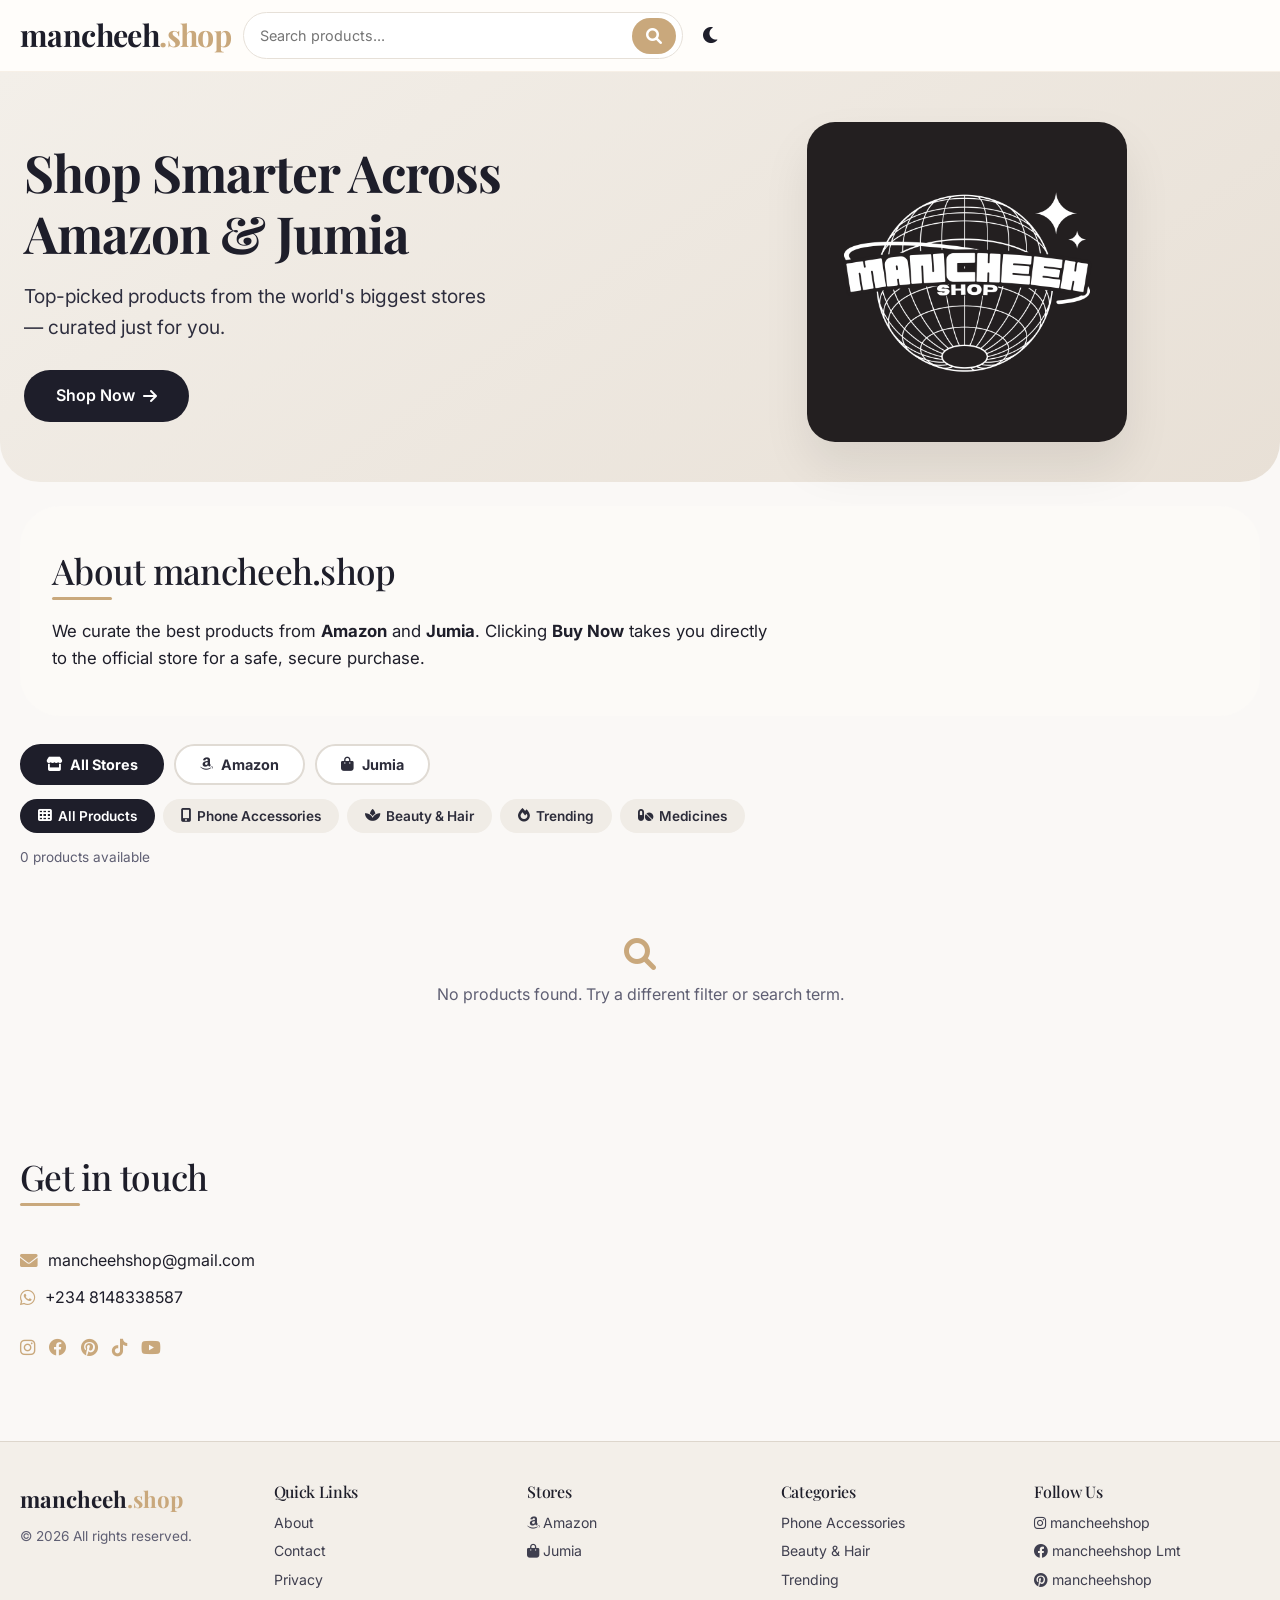
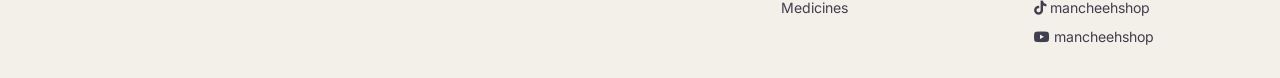
==== commit ef287a43: "Add YouTube link to social media section" ====
--- a/index.html
+++ b/index.html
@@ -178,6 +178,7 @@
               <a href="https://facebook.com/mancheehshop Lmt" target="_blank" rel="noopener" aria-label="Facebook"><i class="fab fa-facebook"></i></a>
               <a href="https://pinterest.com/mancheehshop" target="_blank" rel="noopener" aria-label="Pinterest"><i class="fab fa-pinterest"></i></a>
               <a href="https://tiktok.com/mancheehshop" target="_blank" rel="noopener" aria-label="TikTok"><i class="fab fa-tiktok"></i></a>
+              <a href="https://youtube.com/mancheehshop" target="_blank" rel="noopener" aria-label="youtube"><i class="fab fa-youtube"></i></a>
             </div>
           </div>
          
@@ -216,6 +217,7 @@
         <a href="https://facebook.com/mancheehshop Lmt" target="_blank" rel="noopener"><i class="fab fa-facebook"></i> mancheehshop Lmt</a>
         <a href="https://pinterest.com/mancheehshop" target="_blank" rel="noopener"><i class="fab fa-pinterest"></i> mancheehshop</a>
         <a href="https://tiktok.com/mancheehshop" target="_blank" rel="noopener"><i class="fab fa-tiktok"></i> mancheehshop</a>
+        <a href="https://youtube.com/mancheehshop" target="_blank" rel="noopener"><i class="fab fa-youtube"></i> mancheehshop</a>
       </div>
     </div>
   </footer>
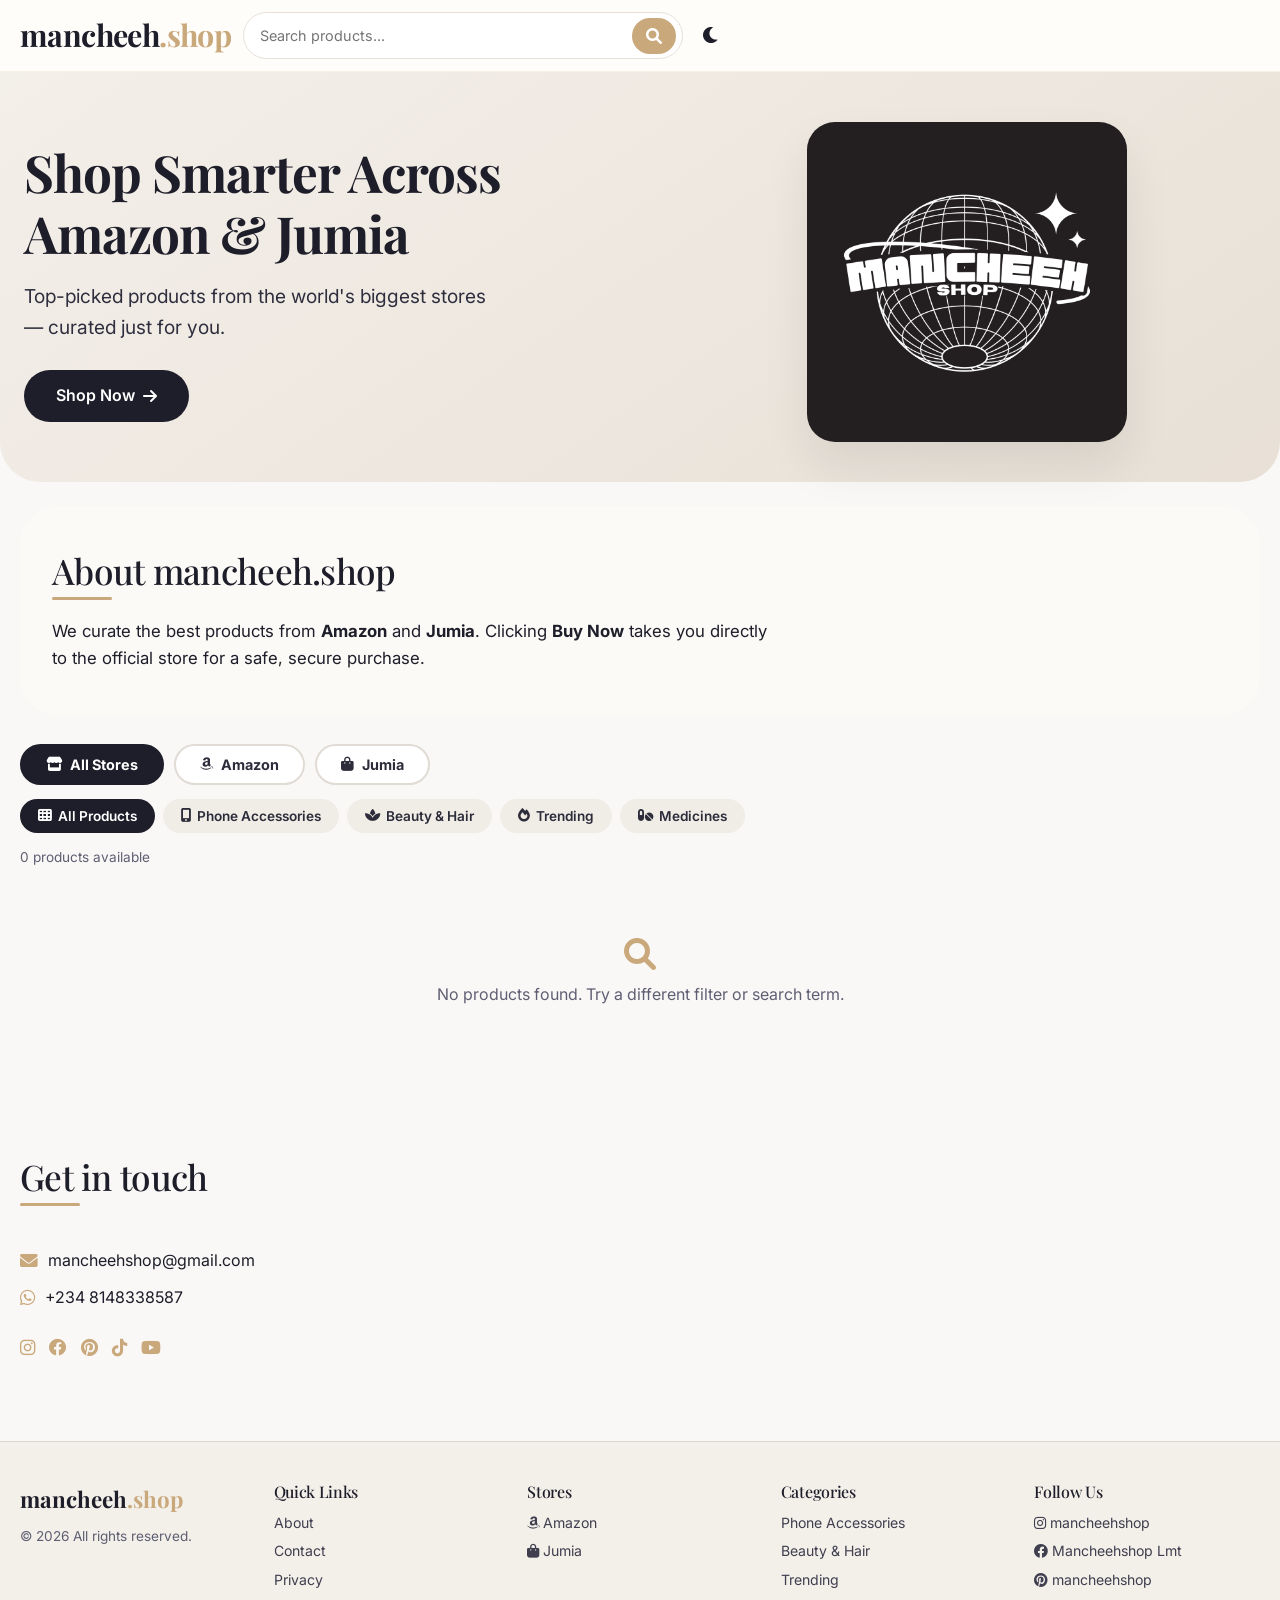
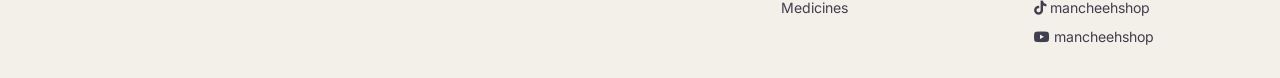
==== commit 0cc9aaab: "Correct Facebook link casing in index.html" ====
--- a/index.html
+++ b/index.html
@@ -50,9 +50,10 @@
     "email": "mancheehshop@gmail.com",
     "sameAs": [
       "https://instagram.com/mancheehshop",
-      "https://facebook.com/mancheehshop",
+      "https://facebook.com/@Mancheehshop Lmt",
       "https://pinterest.com/mancheehshop",
-      "https://tiktok.com/mancheehshop"
+      "https://tiktok.com/@mancheehshop",
+      "https://youtube.com/@mancheehshop",
     ]
   }
   </script>
@@ -175,10 +176,10 @@
             </p>
             <div class="social-icons">
               <a href="https://instagram.com/mancheehshop" target="_blank" rel="noopener" aria-label="Instagram"><i class="fab fa-instagram"></i></a>
-              <a href="https://facebook.com/mancheehshop Lmt" target="_blank" rel="noopener" aria-label="Facebook"><i class="fab fa-facebook"></i></a>
+              <a href="https://facebook.com/@Mancheehshop Lmt" target="_blank" rel="noopener" aria-label="Facebook"><i class="fab fa-facebook"></i></a>
               <a href="https://pinterest.com/mancheehshop" target="_blank" rel="noopener" aria-label="Pinterest"><i class="fab fa-pinterest"></i></a>
-              <a href="https://tiktok.com/mancheehshop" target="_blank" rel="noopener" aria-label="TikTok"><i class="fab fa-tiktok"></i></a>
-              <a href="https://youtube.com/mancheehshop" target="_blank" rel="noopener" aria-label="youtube"><i class="fab fa-youtube"></i></a>
+              <a href="https://tiktok.com/@mancheehshop" target="_blank" rel="noopener" aria-label="TikTok"><i class="fab fa-tiktok"></i></a>
+              <a href="https://youtube.com/@mancheehshop" target="_blank" rel="noopener" aria-label="youtube"><i class="fab fa-youtube"></i></a>
             </div>
           </div>
          
@@ -214,10 +215,10 @@
       <div>
         <h4>Follow Us</h4>
         <a href="https://instagram.com/mancheehshop" target="_blank" rel="noopener"><i class="fab fa-instagram"></i> mancheehshop</a>
-        <a href="https://facebook.com/mancheehshop Lmt" target="_blank" rel="noopener"><i class="fab fa-facebook"></i> mancheehshop Lmt</a>
+        <a href="https://facebook.com/@Mancheehshop Lmt" target="_blank" rel="noopener"><i class="fab fa-facebook"></i> Mancheehshop Lmt</a>
         <a href="https://pinterest.com/mancheehshop" target="_blank" rel="noopener"><i class="fab fa-pinterest"></i> mancheehshop</a>
-        <a href="https://tiktok.com/mancheehshop" target="_blank" rel="noopener"><i class="fab fa-tiktok"></i> mancheehshop</a>
-        <a href="https://youtube.com/mancheehshop" target="_blank" rel="noopener"><i class="fab fa-youtube"></i> mancheehshop</a>
+        <a href="https://tiktok.com/@mancheehshop" target="_blank" rel="noopener"><i class="fab fa-tiktok"></i> mancheehshop</a>
+        <a href="https://youtube.com/@mancheehshop" target="_blank" rel="noopener"><i class="fab fa-youtube"></i> mancheehshop</a>
       </div>
     </div>
   </footer>
